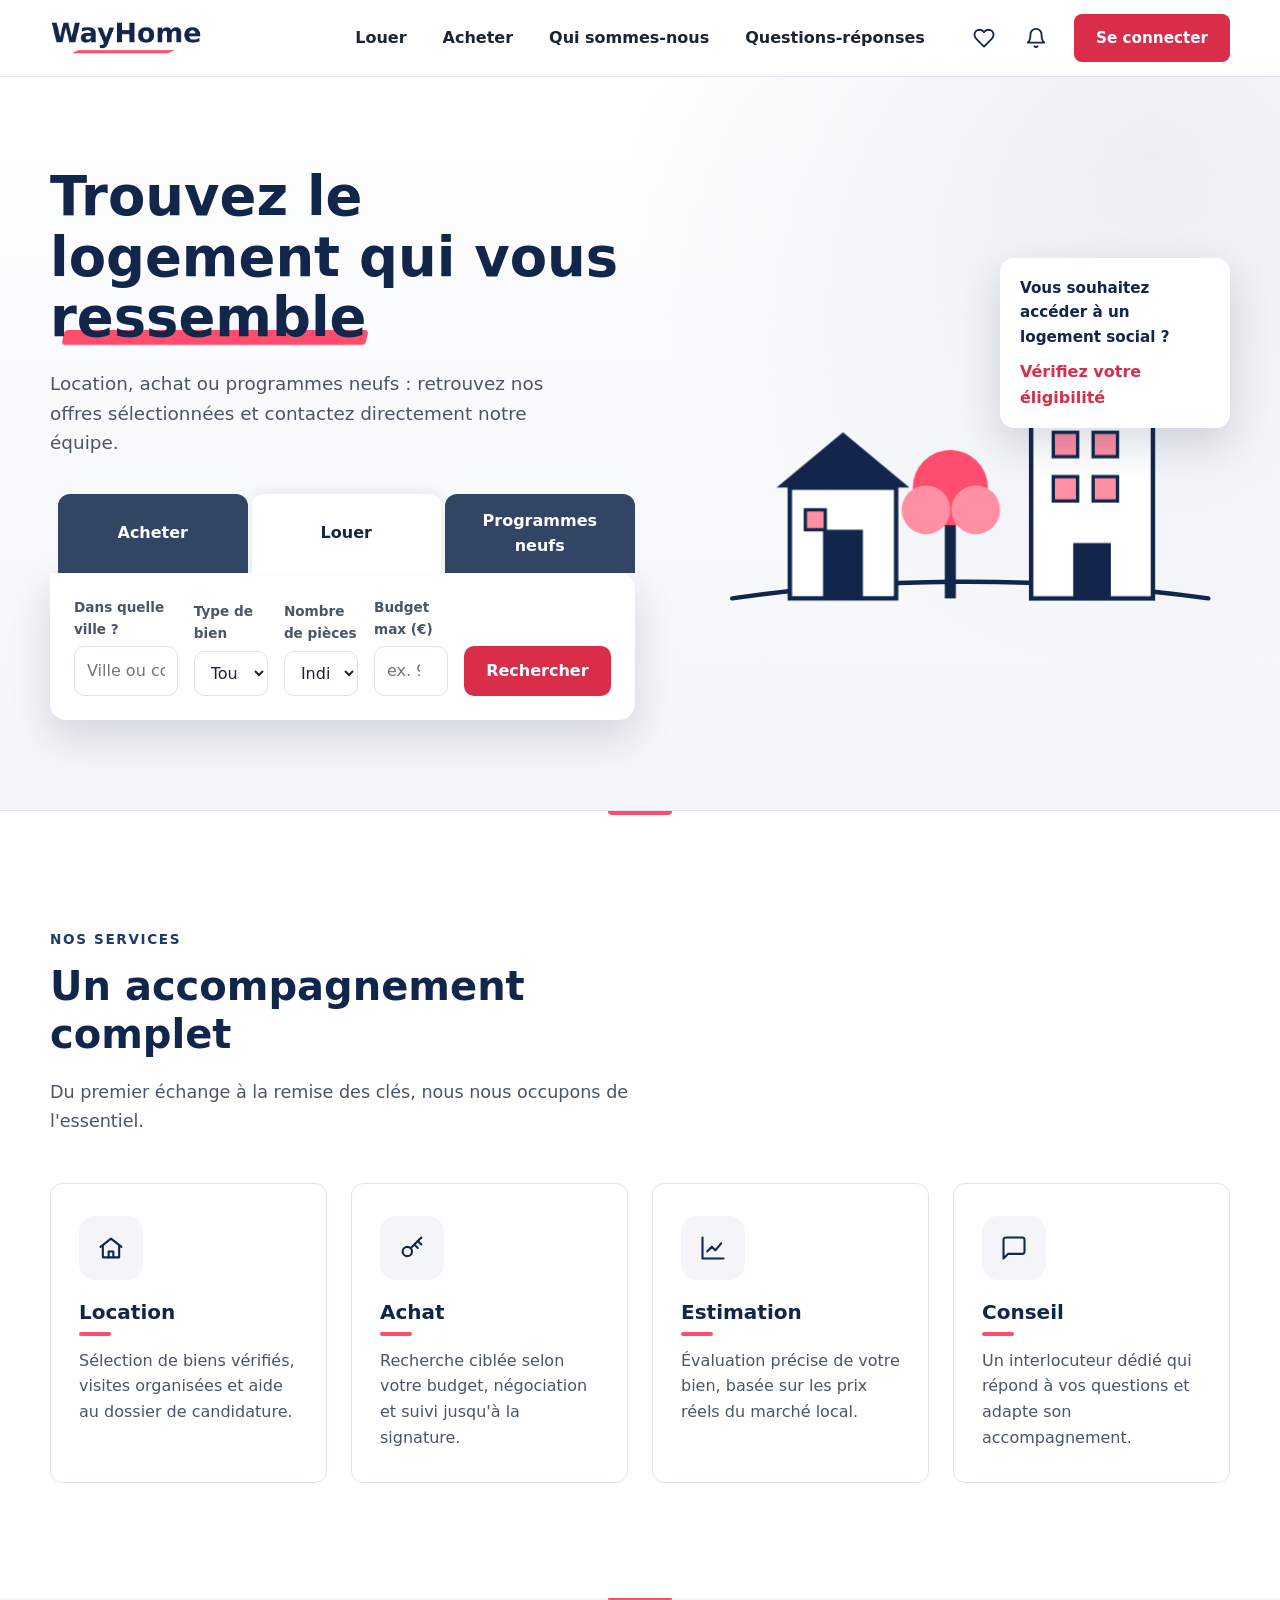
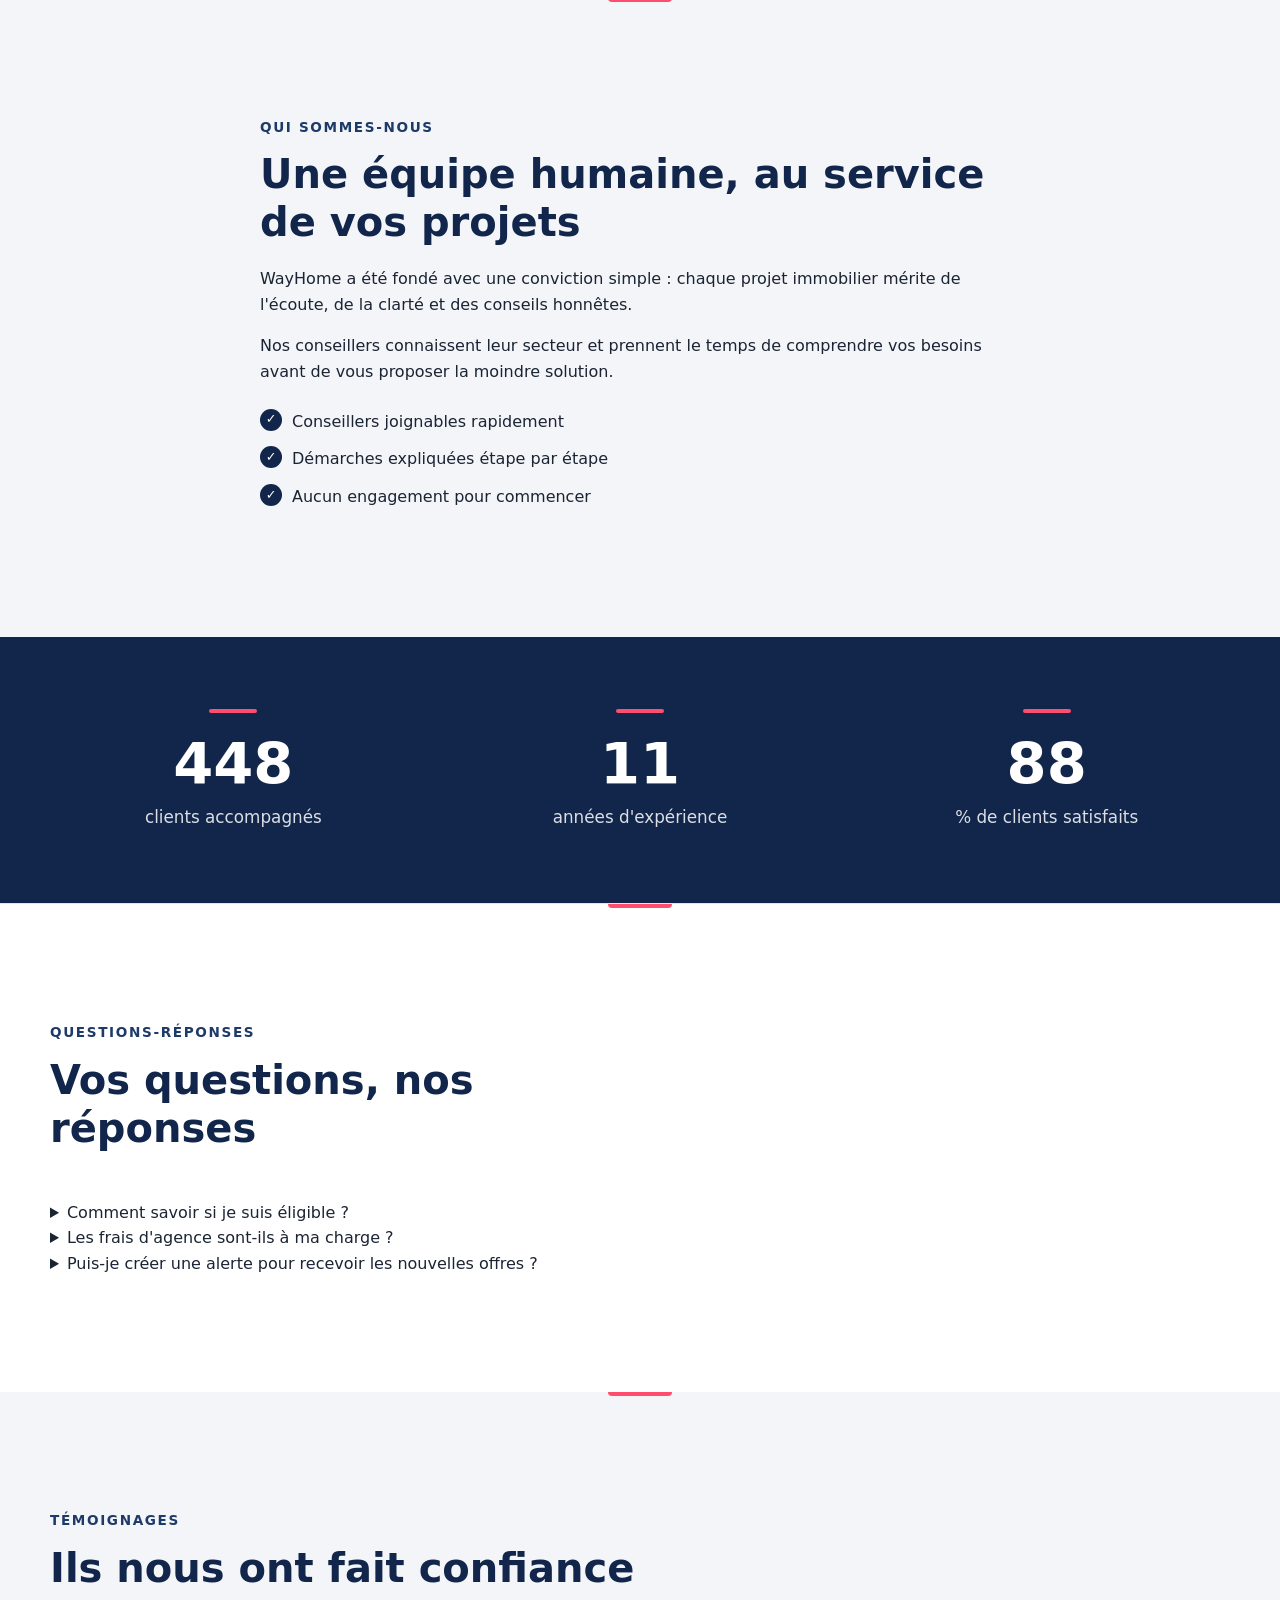
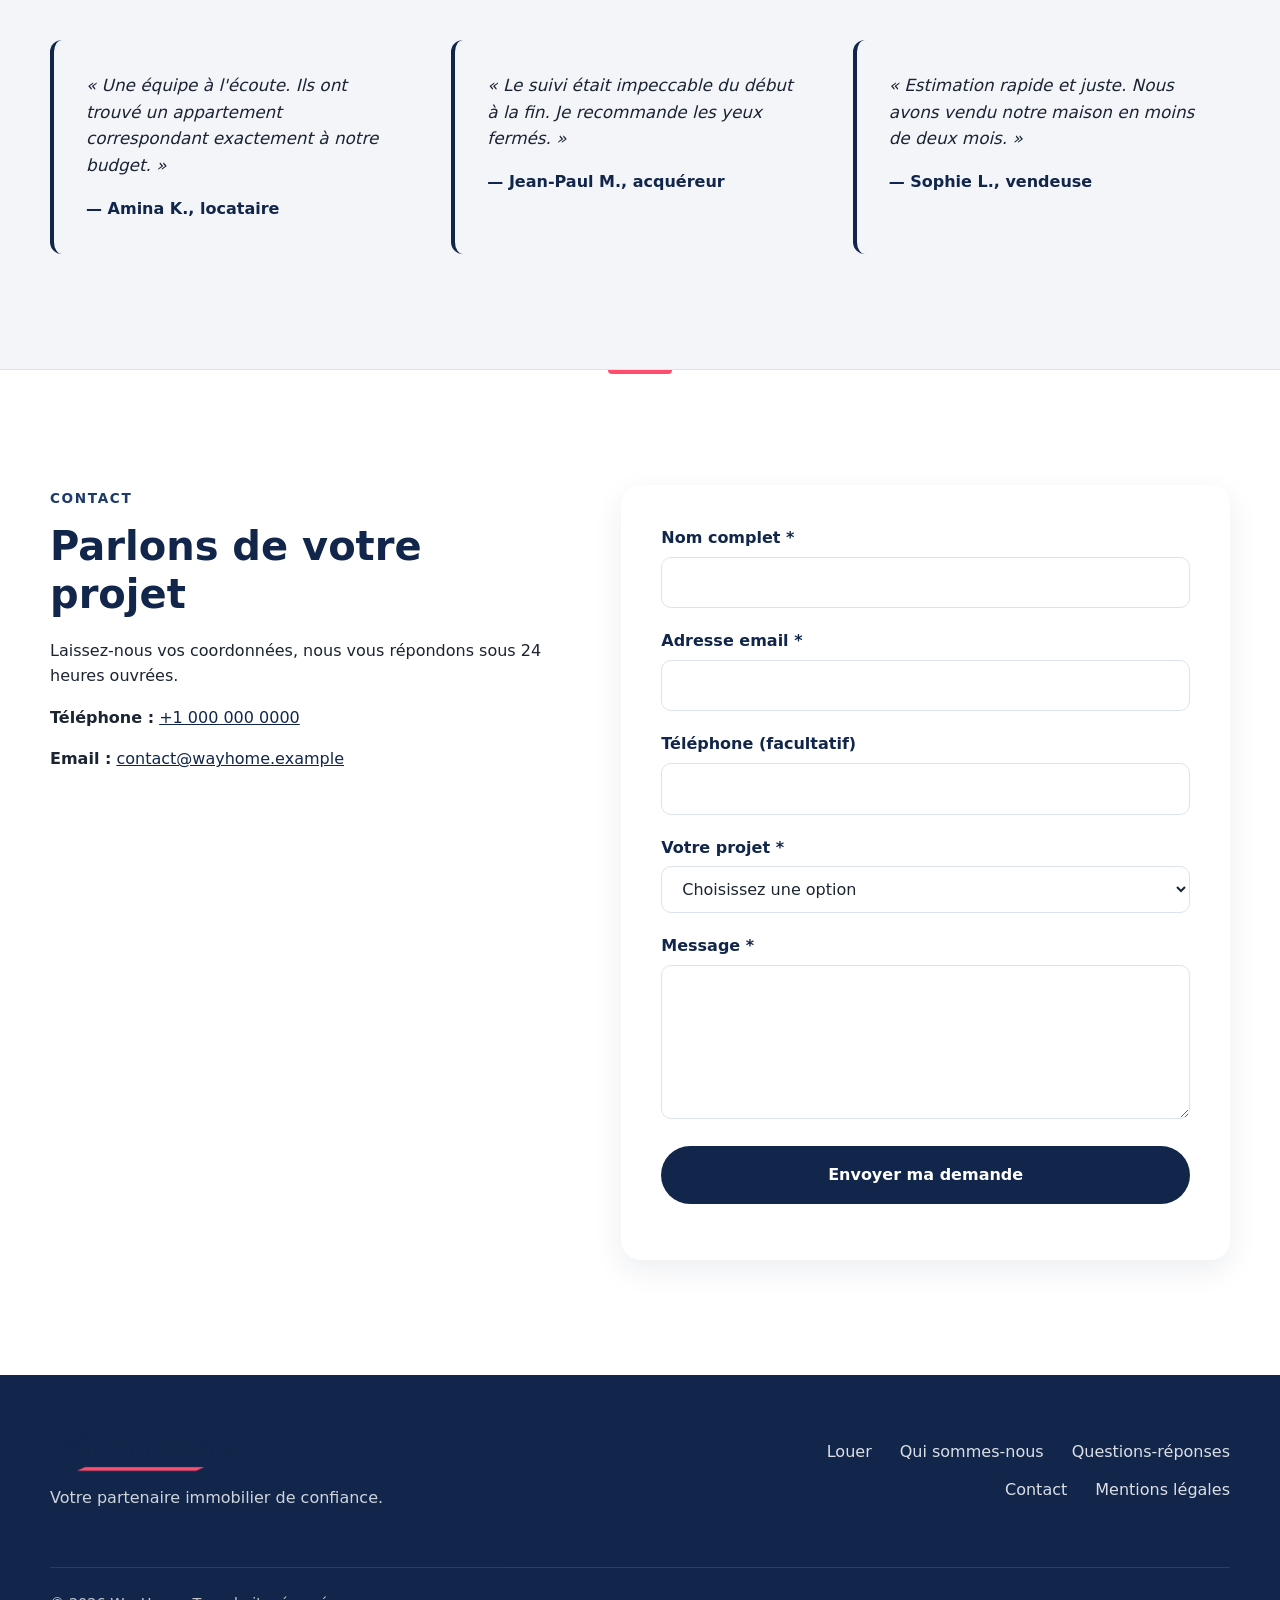
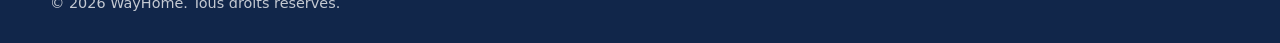
==== index.html @ 900ce2f6 "Premier envoi du site WayHome" ====
<!DOCTYPE html>
<html lang="fr">
<head>
  <!-- Métadonnées de base : encodage, responsive, description SEO -->
  <meta charset="UTF-8">
  <meta name="viewport" content="width=device-width, initial-scale=1.0">
  <meta name="description" content="WayHome : location, achat et programmes neufs. Trouvez le logement qui vous correspond et contactez notre équipe.">
  <title>WayHome | Trouvez le logement qui vous ressemble</title>

  <!-- Feuilles de style : base, puis page d'accueil -->
  <link rel="stylesheet" href="css/style.css">
  <link rel="stylesheet" href="css/hero.css">
  <link rel="icon" href="assets/logo.png" type="image/png">
</head>
<body>

  <!-- Lien d'évitement : accès direct au contenu au clavier -->
  <a class="skip-link" href="#contenu">Aller au contenu principal</a>

  <!-- ===================== HEADER ===================== -->
  <header class="site-header" id="haut">
    <div class="container header-inner">

      <!-- Logo à gauche -->
      <a href="#haut" class="logo" aria-label="WayHome, retour en haut de la page">
        <img src="assets/logo.png" alt="Logo WayHome" width="150" height="34">
      </a>

      <!-- Menu centré -->
      <nav class="main-nav" id="menu-principal" aria-label="Navigation principale">
        <ul>
          <li><a href="#recherche">Louer</a></li>
          <li><a href="#recherche">Acheter</a></li>
          <li><a href="#a-propos">Qui sommes-nous</a></li>
          <li><a href="#questions">Questions-réponses</a></li>
        </ul>
      </nav>

      <!-- Actions à droite : favoris, alertes, connexion -->
      <div class="header-actions">
        <a href="#contact" class="icone-action" aria-label="Mes favoris">
          <svg width="22" height="22" viewBox="0 0 24 24" fill="none" stroke="currentColor" stroke-width="2" stroke-linecap="round" stroke-linejoin="round" aria-hidden="true">
            <path d="M20.8 4.6a5.5 5.5 0 0 0-7.8 0L12 5.7l-1-1.1a5.5 5.5 0 0 0-7.8 7.8l1 1.1L12 21.3l7.8-7.8 1-1.1a5.5 5.5 0 0 0 0-7.8z"/>
          </svg>
        </a>
        <a href="#contact" class="icone-action" aria-label="Mes alertes">
          <svg width="22" height="22" viewBox="0 0 24 24" fill="none" stroke="currentColor" stroke-width="2" stroke-linecap="round" stroke-linejoin="round" aria-hidden="true">
            <path d="M18 8a6 6 0 0 0-12 0c0 7-3 9-3 9h18s-3-2-3-9"/>
            <path d="M13.7 21a2 2 0 0 1-3.4 0"/>
          </svg>
        </a>
        <a href="#contact" class="btn btn-accent btn-small">Se connecter</a>
      </div>

      <!-- Bouton hamburger (mobile uniquement) -->
      <button class="menu-toggle" type="button" aria-expanded="false" aria-controls="menu-principal">
        <span class="sr-only">Ouvrir le menu</span>
        <span class="burger" aria-hidden="true"></span>
      </button>
    </div>
  </header>

  <main id="contenu">

    <!-- ===================== HERO ===================== -->
    <section class="accueil" aria-labelledby="titre-hero">
      <div class="container accueil-grille">

        <!-- Colonne gauche : titre, texte et recherche -->
        <div class="accueil-texte reveal">
          <h1 id="titre-hero">
            Trouvez le logement qui vous <span class="souligne">ressemble</span>
          </h1>
          <p class="accueil-lead">
            Location, achat ou programmes neufs : retrouvez nos offres sélectionnées
            et contactez directement notre équipe.
          </p>

          <!-- Bloc de recherche à onglets -->
          <div class="recherche" id="recherche">
            <div class="onglets" role="tablist" aria-label="Type de projet">
              <button type="button" role="tab" id="onglet-acheter" class="onglet"
                      aria-selected="false" aria-controls="panneau-recherche" tabindex="-1" data-type="achat">
                Acheter
              </button>
              <button type="button" role="tab" id="onglet-louer" class="onglet"
                      aria-selected="true" aria-controls="panneau-recherche" tabindex="0" data-type="location">
                Louer
              </button>
              <button type="button" role="tab" id="onglet-neuf" class="onglet"
                      aria-selected="false" aria-controls="panneau-recherche" tabindex="-1" data-type="neuf">
                Programmes neufs
              </button>
            </div>

            <form class="recherche-panneau" id="panneau-recherche" role="tabpanel" aria-labelledby="onglet-louer">
              <div class="champ champ-ville">
                <label for="ville">Dans quelle ville ?</label>
                <input type="text" id="ville" name="ville" placeholder="Ville ou code postal" autocomplete="address-level2">
              </div>

              <div class="champ">
                <label for="type-bien">Type de bien</label>
                <select id="type-bien" name="type-bien">
                  <option value="">Tous</option>
                  <option value="appartement">Appartement</option>
                  <option value="maison">Maison</option>
                </select>
              </div>

              <div class="champ">
                <label for="pieces">Nombre de pièces</label>
                <select id="pieces" name="pieces">
                  <option value="">Indifférent</option>
                  <option value="1">1 pièce</option>
                  <option value="2">2 pièces</option>
                  <option value="3">3 pièces</option>
                  <option value="4">4 pièces et plus</option>
                </select>
              </div>

              <div class="champ">
                <label for="budget">Budget max (€)</label>
                <input type="number" id="budget" name="budget" min="0" step="1000" placeholder="ex. 900">
              </div>

              <button type="submit" class="btn-recherche">Rechercher</button>
            </form>
          </div>
        </div>

        <!-- Colonne droite : illustration et encart d'éligibilité -->
        <div class="accueil-visuel reveal">
          <!-- Illustration vectorielle originale, décorative -->
          <svg class="illustration" viewBox="0 0 480 380" role="img" aria-hidden="true" focusable="false">
            <!-- Soleil -->
            <circle cx="390" cy="70" r="34" class="ill-accent" />
            <!-- Sol -->
            <path d="M30 330 Q240 300 460 330" class="ill-trait" fill="none" />
            <!-- Maison basse -->
            <g class="ill-maison">
              <path d="M70 230 L130 180 L190 230 Z" class="ill-toit" />
              <rect x="82" y="230" width="96" height="100" class="ill-mur" />
              <rect x="112" y="268" width="36" height="62" class="ill-porte" />
              <rect x="96" y="250" width="18" height="18" class="ill-fenetre" />
            </g>
            <!-- Arbre -->
            <g class="ill-arbre">
              <rect x="222" y="260" width="10" height="70" class="ill-tronc" />
              <circle cx="227" cy="230" r="34" class="ill-accent" />
              <circle cx="205" cy="250" r="22" class="ill-accent-doux" />
              <circle cx="250" cy="250" r="22" class="ill-accent-doux" />
            </g>
            <!-- Immeuble -->
            <g class="ill-immeuble">
              <rect x="300" y="110" width="110" height="220" class="ill-mur" />
              <rect x="320" y="140" width="22" height="22" class="ill-fenetre" />
              <rect x="356" y="140" width="22" height="22" class="ill-fenetre" />
              <rect x="320" y="180" width="22" height="22" class="ill-fenetre" />
              <rect x="356" y="180" width="22" height="22" class="ill-fenetre" />
              <rect x="320" y="220" width="22" height="22" class="ill-fenetre" />
              <rect x="356" y="220" width="22" height="22" class="ill-fenetre" />
              <rect x="338" y="280" width="34" height="50" class="ill-porte" />
            </g>
          </svg>

          <!-- Encart d'éligibilité -->
          <aside class="encart-eligibilite" aria-labelledby="titre-eligibilite">
            <p id="titre-eligibilite" class="encart-titre">Vous souhaitez accéder à un logement social ?</p>
            <a href="#contact" class="encart-lien">Vérifiez votre éligibilité</a>
          </aside>
        </div>
      </div>
    </section>

    <!-- ===================== SERVICES ===================== -->
    <section id="services" class="section" aria-labelledby="titre-services">
      <div class="container">
        <header class="section-head reveal">
          <p class="eyebrow">Nos services</p>
          <h2 id="titre-services">Un accompagnement complet</h2>
          <p>Du premier échange à la remise des clés, nous nous occupons de l'essentiel.</p>
        </header>

        <div class="cards">
          <article class="card reveal">
            <div class="card-icon" aria-hidden="true">
              <svg viewBox="0 0 24 24" fill="none" stroke="currentColor" stroke-width="1.8" stroke-linecap="round" stroke-linejoin="round"><path d="M3 11l9-7 9 7"/><path d="M5 10v10h14V10"/><path d="M10 20v-5h4v5"/></svg>
            </div>
            <h3>Location</h3>
            <p>Sélection de biens vérifiés, visites organisées et aide au dossier de candidature.</p>
          </article>
          <article class="card reveal">
            <div class="card-icon" aria-hidden="true">
              <svg viewBox="0 0 24 24" fill="none" stroke="currentColor" stroke-width="1.8" stroke-linecap="round" stroke-linejoin="round"><circle cx="8" cy="15" r="4"/><path d="M11 12l9-9"/><path d="M17 6l3 3"/><path d="M14 9l3 3"/></svg>
            </div>
            <h3>Achat</h3>
            <p>Recherche ciblée selon votre budget, négociation et suivi jusqu'à la signature.</p>
          </article>
          <article class="card reveal">
            <div class="card-icon" aria-hidden="true">
              <svg viewBox="0 0 24 24" fill="none" stroke="currentColor" stroke-width="1.8" stroke-linecap="round" stroke-linejoin="round"><path d="M3 3v18h18"/><path d="M7 15l4-4 3 3 5-6"/></svg>
            </div>
            <h3>Estimation</h3>
            <p>Évaluation précise de votre bien, basée sur les prix réels du marché local.</p>
          </article>
          <article class="card reveal">
            <div class="card-icon" aria-hidden="true">
              <svg viewBox="0 0 24 24" fill="none" stroke="currentColor" stroke-width="1.8" stroke-linecap="round" stroke-linejoin="round"><path d="M21 15a2 2 0 0 1-2 2H7l-4 4V5a2 2 0 0 1 2-2h14a2 2 0 0 1 2 2z"/></svg>
            </div>
            <h3>Conseil</h3>
            <p>Un interlocuteur dédié qui répond à vos questions et adapte son accompagnement.</p>
          </article>
        </div>
      </div>
    </section>

    <!-- ===================== À PROPOS ===================== -->
    <section id="a-propos" class="section section-alt" aria-labelledby="titre-apropos">
      <div class="container about">
        <div class="about-text reveal">
          <p class="eyebrow">Qui sommes-nous</p>
          <h2 id="titre-apropos">Une équipe humaine, au service de vos projets</h2>
          <p>
            WayHome a été fondé avec une conviction simple : chaque projet immobilier mérite
            de l'écoute, de la clarté et des conseils honnêtes.
          </p>
          <p>
            Nos conseillers connaissent leur secteur et prennent le temps de comprendre vos
            besoins avant de vous proposer la moindre solution.
          </p>
          <ul class="checklist">
            <li>Conseillers joignables rapidement</li>
            <li>Démarches expliquées étape par étape</li>
            <li>Aucun engagement pour commencer</li>
          </ul>
        </div>
      </div>
    </section>

    <!-- ===================== CHIFFRES CLÉS ===================== -->
    <section class="chiffres" aria-labelledby="titre-chiffres">
      <div class="container">
        <h2 id="titre-chiffres" class="sr-only">Nos chiffres clés</h2>
        <div class="chiffres-grille">
          <div class="chiffre reveal">
            <span class="stat-number" data-target="500">0</span>
            <span class="stat-label">clients accompagnés</span>
          </div>
          <div class="chiffre reveal">
            <span class="stat-number" data-target="12">0</span>
            <span class="stat-label">années d'expérience</span>
          </div>
          <div class="chiffre reveal">
            <span class="stat-number" data-target="98">0</span>
            <span class="stat-label">% de clients satisfaits</span>
          </div>
        </div>
      </div>
    </section>

    <!-- ===================== QUESTIONS-RÉPONSES ===================== -->
    <section id="questions" class="section" aria-labelledby="titre-faq">
      <div class="container faq">
        <header class="section-head reveal">
          <p class="eyebrow">Questions-réponses</p>
          <h2 id="titre-faq">Vos questions, nos réponses</h2>
        </header>
        <details class="faq-item reveal">
          <summary>Comment savoir si je suis éligible ?</summary>
          <p>Utilisez le lien « Vérifiez votre éligibilité » ou contactez-nous : nous vous indiquerons les conditions à remplir.</p>
        </details>
        <details class="faq-item reveal">
          <summary>Les frais d'agence sont-ils à ma charge ?</summary>
          <p>Cela dépend du type de bien et de la transaction. Nous vous communiquons les montants avant tout engagement.</p>
        </details>
        <details class="faq-item reveal">
          <summary>Puis-je créer une alerte pour recevoir les nouvelles offres ?</summary>
          <p>Oui. Indiquez vos critères dans le formulaire de contact et nous vous tiendrons informé.</p>
        </details>
      </div>
    </section>

    <!-- ===================== TÉMOIGNAGES ===================== -->
    <section id="temoignages" class="section section-alt" aria-labelledby="titre-temoignages">
      <div class="container">
        <header class="section-head reveal">
          <p class="eyebrow">Témoignages</p>
          <h2 id="titre-temoignages">Ils nous ont fait confiance</h2>
        </header>

        <div class="testimonials">
          <blockquote class="testimonial reveal">
            <p>« Une équipe à l'écoute. Ils ont trouvé un appartement correspondant exactement à notre budget. »</p>
            <footer>— Amina K., locataire</footer>
          </blockquote>
          <blockquote class="testimonial reveal">
            <p>« Le suivi était impeccable du début à la fin. Je recommande les yeux fermés. »</p>
            <footer>— Jean-Paul M., acquéreur</footer>
          </blockquote>
          <blockquote class="testimonial reveal">
            <p>« Estimation rapide et juste. Nous avons vendu notre maison en moins de deux mois. »</p>
            <footer>— Sophie L., vendeuse</footer>
          </blockquote>
        </div>
      </div>
    </section>

    <!-- ===================== CONTACT ===================== -->
    <section id="contact" class="section" aria-labelledby="titre-contact">
      <div class="container contact">
        <div class="contact-text reveal">
          <p class="eyebrow">Contact</p>
          <h2 id="titre-contact">Parlons de votre projet</h2>
          <p>Laissez-nous vos coordonnées, nous vous répondons sous 24 heures ouvrées.</p>
          <p><strong>Téléphone :</strong> <a href="tel:+10000000000">+1 000 000 0000</a></p>
          <p><strong>Email :</strong> <a href="mailto:contact@wayhome.example">contact@wayhome.example</a></p>
        </div>

        <!-- Formulaire avec validation côté client (js/main.js) -->
        <form class="contact-form reveal" id="formulaire-contact" novalidate>
          <div class="field">
            <label for="nom">Nom complet <span aria-hidden="true">*</span></label>
            <input type="text" id="nom" name="nom" autocomplete="name" required minlength="2" aria-describedby="erreur-nom">
            <p class="error" id="erreur-nom" role="alert"></p>
          </div>

          <div class="field">
            <label for="email">Adresse email <span aria-hidden="true">*</span></label>
            <input type="email" id="email" name="email" autocomplete="email" required aria-describedby="erreur-email">
            <p class="error" id="erreur-email" role="alert"></p>
          </div>

          <div class="field">
            <label for="telephone">Téléphone (facultatif)</label>
            <input type="tel" id="telephone" name="telephone" autocomplete="tel" aria-describedby="erreur-telephone">
            <p class="error" id="erreur-telephone" role="alert"></p>
          </div>

          <div class="field">
            <label for="sujet">Votre projet <span aria-hidden="true">*</span></label>
            <select id="sujet" name="sujet" required aria-describedby="erreur-sujet">
              <option value="">Choisissez une option</option>
              <option value="location">Location</option>
              <option value="achat">Achat</option>
              <option value="estimation">Estimation</option>
              <option value="autre">Autre demande</option>
            </select>
            <p class="error" id="erreur-sujet" role="alert"></p>
          </div>

          <div class="field">
            <label for="message">Message <span aria-hidden="true">*</span></label>
            <textarea id="message" name="message" rows="5" required minlength="10" aria-describedby="erreur-message"></textarea>
            <p class="error" id="erreur-message" role="alert"></p>
          </div>

          <button type="submit" class="btn btn-primary btn-block">Envoyer ma demande</button>
          <p class="form-status" id="statut-formulaire" role="status" aria-live="polite"></p>
        </form>
      </div>
    </section>

  </main>

  <!-- ===================== FOOTER ===================== -->
  <footer class="site-footer">
    <div class="container footer-inner">
      <div class="footer-brand">
        <img src="assets/logo.png" alt="Logo WayHome" width="130" height="29" loading="lazy">
        <p>Votre partenaire immobilier de confiance.</p>
      </div>

      <nav aria-label="Liens du pied de page">
        <ul class="footer-links">
          <li><a href="#recherche">Louer</a></li>
          <li><a href="#a-propos">Qui sommes-nous</a></li>
          <li><a href="#questions">Questions-réponses</a></li>
          <li><a href="#contact">Contact</a></li>
          <li><a href="#">Mentions légales</a></li>
        </ul>
      </nav>

      <p class="copyright">&copy; <span id="annee"></span> WayHome. Tous droits réservés.</p>
    </div>
  </footer>

  <!-- Scripts en fin de body, avec defer -->
  <script src="js/main.js" defer></script>
  <script src="js/search.js" defer></script>
</body>
</html>
---- css/style.css ----
/* =========================================================
   WayHome : feuille de style principale
   Palette reprise de la page de référence : navy #11264A et blanc
   ========================================================= */

/* ---------- 1. Variables (couleurs, typographie, espacements) ---------- */
:root {
  --couleur-principale: #11264A;      /* navy de référence */
  --couleur-principale-claire: #1d3a68;
  --couleur-fond: #FFFFFF;
  --couleur-fond-alt: #F3F5F9;        /* gris bleuté très léger pour alterner les sections */
  --couleur-texte: #1B2433;
  --couleur-texte-doux: #4A5568;      /* contraste AA sur fond blanc */
  --couleur-bordure: #DDE3EC;
  --couleur-erreur: #B42318;

  --police: system-ui, -apple-system, "Segoe UI", Roboto, "Helvetica Neue", Arial, sans-serif;

  --rayon: 12px;
  --ombre: 0 10px 30px rgba(17, 38, 74, 0.08);
  --ombre-forte: 0 16px 40px rgba(17, 38, 74, 0.16);
  --transition: 0.35s cubic-bezier(0.22, 0.61, 0.36, 1);

  --espace-section: clamp(64px, 9vw, 120px);
  --largeur-max: 1180px;
  --hauteur-header: 76px;
}

/* ---------- 2. Base ---------- */
*,
*::before,
*::after {
  box-sizing: border-box;
}

html {
  scroll-behavior: smooth;
  scroll-padding-top: var(--hauteur-header); /* évite que le header cache les titres */
}

body {
  margin: 0;
  font-family: var(--police);
  font-size: 1rem;
  line-height: 1.6;
  color: var(--couleur-texte);
  background: var(--couleur-fond);
}

img {
  max-width: 100%;
  height: auto;
  display: block;
}

a {
  color: var(--couleur-principale);
}

h1, h2, h3 {
  line-height: 1.2;
  color: var(--couleur-principale);
  margin: 0 0 0.5em;
}

h1 { font-size: clamp(2.2rem, 5vw, 3.6rem); font-weight: 800; }
h2 { font-size: clamp(1.8rem, 3.5vw, 2.5rem); font-weight: 700; }
h3 { font-size: 1.25rem; font-weight: 700; }

p {
  margin: 0 0 1em;
}

/* Lien d'évitement : caché sauf au focus clavier */
.skip-link {
  position: absolute;
  left: 16px;
  top: -100px;
  z-index: 1000;
  background: var(--couleur-principale);
  color: #fff;
  padding: 10px 16px;
  border-radius: 8px;
  transition: top var(--transition);
}

.skip-link:focus {
  top: 16px;
}

/* Visible uniquement pour les lecteurs d'écran */
.sr-only {
  position: absolute;
  width: 1px;
  height: 1px;
  padding: 0;
  margin: -1px;
  overflow: hidden;
  clip: rect(0, 0, 0, 0);
  white-space: nowrap;
  border: 0;
}

/* Focus visible pour la navigation au clavier */
:focus-visible {
  outline: 3px solid #5B8DEF;
  outline-offset: 3px;
  border-radius: 4px;
}

.container {
  width: min(100% - 40px, var(--largeur-max));
  margin-inline: auto;
}

.section {
  padding-block: var(--espace-section);
}

.section-alt {
  background: var(--couleur-fond-alt);
}

.section-head {
  max-width: 640px;
  margin-bottom: 48px;
}

.section-head p:last-child {
  color: var(--couleur-texte-doux);
  font-size: 1.1rem;
}

.eyebrow {
  display: inline-block;
  font-size: 0.85rem;
  font-weight: 700;
  letter-spacing: 0.12em;
  text-transform: uppercase;
  color: var(--couleur-principale-claire);
  margin-bottom: 12px;
}

/* ---------- 3. Boutons ---------- */
.btn {
  display: inline-flex;
  align-items: center;
  justify-content: center;
  gap: 8px;
  padding: 14px 28px;
  font: inherit;
  font-weight: 600;
  text-decoration: none;
  border-radius: 999px;
  border: 2px solid transparent;
  cursor: pointer;
  transition: transform var(--transition), box-shadow var(--transition),
              background-color var(--transition), color var(--transition);
}

.btn:hover {
  transform: translateY(-3px);
  box-shadow: var(--ombre-forte);
}

.btn:active {
  transform: translateY(-1px);
}

.btn-primary {
  background: var(--couleur-principale);
  color: #fff;
}

.btn-primary:hover {
  background: var(--couleur-principale-claire);
}

.btn-outline {
  background: transparent;
  color: var(--couleur-principale);
  border-color: var(--couleur-principale);
}

.btn-outline:hover {
  background: var(--couleur-principale);
  color: #fff;
}

.btn-small {
  padding: 10px 20px;
  font-size: 0.95rem;
}

.btn-block {
  width: 100%;
}

/* ---------- 4. Header ---------- */
.site-header {
  position: sticky;
  top: 0;
  z-index: 100;
  background: rgba(255, 255, 255, 0.92);
  backdrop-filter: blur(10px);
  border-bottom: 1px solid var(--couleur-bordure);
  transition: box-shadow var(--transition);
}

.site-header.is-scrolled {
  box-shadow: 0 6px 20px rgba(17, 38, 74, 0.08);
}

.header-inner {
  display: flex;
  align-items: center;
  justify-content: space-between;
  height: var(--hauteur-header);
}

.logo img {
  height: 44px;
  width: auto;
}

.main-nav ul {
  display: flex;
  gap: 28px;
  list-style: none;
  margin: 0;
  padding: 0;
}

.main-nav a:not(.btn) {
  position: relative;
  text-decoration: none;
  font-weight: 500;
  color: var(--couleur-texte);
  padding-block: 6px;
}

/* Soulignement animé au survol */
.main-nav a:not(.btn)::after {
  content: "";
  position: absolute;
  left: 0;
  bottom: 0;
  width: 100%;
  height: 2px;
  background: var(--couleur-principale);
  transform: scaleX(0);
  transform-origin: right;
  transition: transform var(--transition);
}

.main-nav a:not(.btn):hover::after,
.main-nav a:not(.btn):focus-visible::after {
  transform: scaleX(1);
  transform-origin: left;
}

.main-nav {
  display: flex;
  align-items: center;
  gap: 32px;
}

/* Bouton hamburger : masqué sur desktop */
.menu-toggle {
  display: none;
  width: 44px;
  height: 44px;
  background: none;
  border: 0;
  cursor: pointer;
  padding: 0;
}

.burger,
.burger::before,
.burger::after {
  display: block;
  width: 24px;
  height: 2px;
  background: var(--couleur-principale);
  border-radius: 2px;
  transition: transform var(--transition), background-color var(--transition);
  margin: 0 auto;
  position: relative;
}

.burger::before,
.burger::after {
  content: "";
  position: absolute;
  left: 0;
}

.burger::before { top: -7px; }
.burger::after { top: 7px; }

/* Croix quand le menu est ouvert */
.menu-toggle[aria-expanded="true"] .burger {
  background: transparent;
}

.menu-toggle[aria-expanded="true"] .burger::before {
  transform: translateY(7px) rotate(45deg);
}

.menu-toggle[aria-expanded="true"] .burger::after {
  transform: translateY(-7px) rotate(-45deg);
}

/* ---------- 5. Hero ---------- */
.hero {
  position: relative;
  overflow: hidden;
  padding-block: clamp(72px, 12vw, 140px);
  background:
    radial-gradient(circle at 85% 20%, rgba(17, 38, 74, 0.10), transparent 45%),
    linear-gradient(180deg, #ffffff 0%, var(--couleur-fond-alt) 100%);
}

.hero-inner {
  display: grid;
  grid-template-columns: 1.2fr 1fr;
  align-items: center;
  gap: 48px;
}

.hero-lead {
  font-size: 1.15rem;
  color: var(--couleur-texte-doux);
  max-width: 540px;
  margin-bottom: 32px;
}

.hero-actions {
  display: flex;
  flex-wrap: wrap;
  gap: 16px;
}

/* Carte décorative du hero */
.hero-card {
  background: var(--couleur-principale);
  color: #fff;
  border-radius: 20px;
  padding: 40px;
  box-shadow: var(--ombre-forte);
  animation: flottement 6s ease-in-out infinite;
  max-width: 360px;
  margin-left: auto;
}

.hero-card p {
  opacity: 0.75;
  margin-bottom: 4px;
}

.hero-card strong {
  font-size: 1.5rem;
  line-height: 1.3;
}

.hero-card-dot {
  display: inline-block;
  width: 10px;
  height: 10px;
  border-radius: 50%;
  background: #4ADE80;
  margin-bottom: 16px;
  box-shadow: 0 0 0 0 rgba(74, 222, 128, 0.6);
  animation: pulsation 2s infinite;
}

/* Indicateur de défilement */
.scroll-hint {
  position: absolute;
  left: 50%;
  bottom: 24px;
  width: 28px;
  height: 44px;
  border: 2px solid var(--couleur-principale);
  border-radius: 999px;
  transform: translateX(-50%);
  opacity: 0.6;
}

.scroll-hint span {
  display: block;
  width: 4px;
  height: 8px;
  margin: 8px auto 0;
  border-radius: 2px;
  background: var(--couleur-principale);
  animation: defilement 1.8s infinite;
}

/* ---------- 6. Cartes services ---------- */
.cards {
  display: grid;
  grid-template-columns: repeat(auto-fit, minmax(230px, 1fr));
  gap: 24px;
}

.card {
  background: #fff;
  border: 1px solid var(--couleur-bordure);
  border-radius: var(--rayon);
  padding: 32px 28px;
  transition: transform var(--transition), box-shadow var(--transition),
              border-color var(--transition);
}

.card:hover {
  transform: translateY(-8px);
  box-shadow: var(--ombre-forte);
  border-color: transparent;
}

.card-icon {
  font-size: 2rem;
  width: 64px;
  height: 64px;
  display: grid;
  place-items: center;
  border-radius: 16px;
  background: var(--couleur-fond-alt);
  margin-bottom: 20px;
  transition: transform var(--transition), background-color var(--transition);
}

.card:hover .card-icon {
  transform: scale(1.08) rotate(-4deg);
  background: var(--couleur-principale);
}

.card p {
  color: var(--couleur-texte-doux);
  margin: 0;
}

/* ---------- 7. À propos ---------- */
.about {
  display: grid;
  grid-template-columns: 1.3fr 1fr;
  gap: 64px;
  align-items: center;
}

.checklist {
  list-style: none;
  padding: 0;
  margin: 24px 0 0;
}

.checklist li {
  position: relative;
  padding-left: 32px;
  margin-bottom: 12px;
}

.checklist li::before {
  content: "✓";
  position: absolute;
  left: 0;
  top: 0;
  width: 22px;
  height: 22px;
  border-radius: 50%;
  background: var(--couleur-principale);
  color: #fff;
  font-size: 0.8rem;
  display: grid;
  place-items: center;
}

.stats {
  display: grid;
  gap: 20px;
}

.stat {
  background: #fff;
  border-radius: var(--rayon);
  padding: 28px 32px;
  box-shadow: var(--ombre);
  transition: transform var(--transition);
}

.stat:hover {
  transform: translateX(8px);
}

.stat-number {
  display: block;
  font-size: 2.6rem;
  font-weight: 800;
  color: var(--couleur-principale);
  line-height: 1.1;
}

.stat-label {
  color: var(--couleur-texte-doux);
}

/* ---------- 8. Témoignages ---------- */
.testimonials {
  display: grid;
  grid-template-columns: repeat(auto-fit, minmax(260px, 1fr));
  gap: 24px;
}

.testimonial {
  margin: 0;
  background: var(--couleur-fond-alt);
  border-left: 4px solid var(--couleur-principale);
  border-radius: var(--rayon);
  padding: 32px;
  transition: transform var(--transition), box-shadow var(--transition);
}

.testimonial:hover {
  transform: translateY(-4px);
  box-shadow: var(--ombre);
}

.testimonial p {
  font-size: 1.05rem;
  font-style: italic;
  color: var(--couleur-texte);
}

.testimonial footer {
  font-weight: 600;
  color: var(--couleur-principale);
}

/* ---------- 9. Contact & formulaire ---------- */
.contact {
  display: grid;
  grid-template-columns: 1fr 1.2fr;
  gap: 64px;
  align-items: start;
}

.contact-form {
  background: #fff;
  border-radius: 20px;
  padding: 40px;
  box-shadow: var(--ombre);
}

.field {
  margin-bottom: 20px;
}

.field label {
  display: block;
  font-weight: 600;
  margin-bottom: 6px;
  color: var(--couleur-principale);
}

.field input,
.field select,
.field textarea {
  width: 100%;
  font: inherit;
  padding: 12px 16px;
  border: 1.5px solid var(--couleur-bordure);
  border-radius: 10px;
  background: #fff;
  color: var(--couleur-texte);
  transition: border-color var(--transition), box-shadow var(--transition);
}

.field input:hover,
.field select:hover,
.field textarea:hover {
  border-color: #B5C0D0;
}

.field input:focus,
.field select:focus,
.field textarea:focus {
  outline: none;
  border-color: var(--couleur-principale);
  box-shadow: 0 0 0 4px rgba(17, 38, 74, 0.12);
}

.field textarea {
  resize: vertical;
}

/* États d'erreur et de succès */
.field.is-invalid input,
.field.is-invalid select,
.field.is-invalid textarea {
  border-color: var(--couleur-erreur);
}

.field.is-valid input,
.field.is-valid select,
.field.is-valid textarea {
  border-color: #15803D;
}

.error {
  min-height: 0;
  margin: 6px 0 0;
  font-size: 0.9rem;
  color: var(--couleur-erreur);
}

.error:empty {
  display: none;
}

.form-status {
  margin: 16px 0 0;
  font-weight: 600;
  text-align: center;
}

.form-status.is-success {
  color: #15803D;
}

.form-status.is-error {
  color: var(--couleur-erreur);
}

/* ---------- 10. Footer ---------- */
.site-footer {
  background: var(--couleur-principale);
  color: #fff;
  padding-block: 56px 28px;
}

.footer-inner {
  display: grid;
  grid-template-columns: 1.5fr 1fr;
  gap: 32px 48px;
  align-items: center;
}

.footer-brand p {
  opacity: 0.8;
  margin: 12px 0 0;
}

.footer-links {
  display: flex;
  flex-wrap: wrap;
  gap: 12px 28px;
  list-style: none;
  margin: 0;
  padding: 0;
  justify-content: flex-end;
}

.footer-links a {
  color: #fff;
  text-decoration: none;
  opacity: 0.85;
  transition: opacity var(--transition);
}

.footer-links a:hover,
.footer-links a:focus-visible {
  opacity: 1;
  text-decoration: underline;
}

.copyright {
  grid-column: 1 / -1;
  margin: 24px 0 0;
  padding-top: 24px;
  border-top: 1px solid rgba(255, 255, 255, 0.15);
  font-size: 0.9rem;
  opacity: 0.75;
}

/* Le logo doit rester lisible sur fond navy : version blanche recommandée */
.site-footer img {
  height: 42px;
  width: auto;
}

/* ---------- 11. Animations ---------- */

/* Apparition au scroll : fade-in + slide-up (activée par main.js) */
.reveal {
  opacity: 0;
  transform: translateY(32px);
  transition: opacity 0.8s ease, transform 0.8s cubic-bezier(0.22, 0.61, 0.36, 1);
}

.reveal.is-visible {
  opacity: 1;
  transform: none;
}

/* Décalage progressif des cartes et témoignages */
.cards .reveal:nth-child(2),
.testimonials .reveal:nth-child(2) { transition-delay: 0.1s; }
.cards .reveal:nth-child(3),
.testimonials .reveal:nth-child(3) { transition-delay: 0.2s; }
.cards .reveal:nth-child(4) { transition-delay: 0.3s; }

/* Animation d'entrée du hero (au chargement) */
.hero-text > * {
  animation: monter 0.9s cubic-bezier(0.22, 0.61, 0.36, 1) both;
}
.hero-text > :nth-child(2) { animation-delay: 0.1s; }
.hero-text > :nth-child(3) { animation-delay: 0.2s; }
.hero-text > :nth-child(4) { animation-delay: 0.3s; }

@keyframes monter {
  from { opacity: 0; transform: translateY(24px); }
  to   { opacity: 1; transform: none; }
}

@keyframes flottement {
  0%, 100% { transform: translateY(0); }
  50%      { transform: translateY(-12px); }
}

@keyframes pulsation {
  0%   { box-shadow: 0 0 0 0 rgba(74, 222, 128, 0.6); }
  70%  { box-shadow: 0 0 0 10px rgba(74, 222, 128, 0); }
  100% { box-shadow: 0 0 0 0 rgba(74, 222, 128, 0); }
}

@keyframes defilement {
  0%   { transform: translateY(0); opacity: 1; }
  100% { transform: translateY(14px); opacity: 0; }
}

/* ---------- 12. Responsive ---------- */

/* Tablette */
@media (max-width: 960px) {
  .hero-inner,
  .about,
  .contact,
  .footer-inner {
    grid-template-columns: 1fr;
  }

  .hero-card {
    margin: 0 auto;
  }

  .footer-links {
    justify-content: flex-start;
  }
}

/* Mobile : menu hamburger */
@media (max-width: 760px) {
  .menu-toggle {
    display: block;
    order: 2;
  }

  .logo {
    order: 1;
  }

  .main-nav {
    position: absolute;
    top: 100%;
    left: 0;
    right: 0;
    flex-direction: column;
    align-items: stretch;
    gap: 20px;
    padding: 24px 20px 32px;
    background: #fff;
    border-bottom: 1px solid var(--couleur-bordure);
    box-shadow: var(--ombre);
    transform: translateY(-12px);
    opacity: 0;
    visibility: hidden;
    transition: transform var(--transition), opacity var(--transition), visibility var(--transition);
  }

  .main-nav.is-open {
    transform: none;
    opacity: 1;
    visibility: visible;
  }

  .main-nav ul {
    flex-direction: column;
    gap: 16px;
  }

  .main-nav a:not(.btn) {
    font-size: 1.1rem;
  }

  .contact-form {
    padding: 28px 22px;
  }

  .stat {
    padding: 22px 24px;
  }
}

/* Petit mobile */
@media (max-width: 420px) {
  .hero-actions .btn {
    width: 100%;
  }
}

/* ---------- 13. Accessibilité : réduction des animations ---------- */
@media (prefers-reduced-motion: reduce) {
  html {
    scroll-behavior: auto;
  }

  *,
  *::before,
  *::after {
    animation-duration: 0.01ms !important;
    animation-iteration-count: 1 !important;
    transition-duration: 0.01ms !important;
    transition-delay: 0ms !important;
  }

  .reveal {
    opacity: 1;
    transform: none;
  }
}

/* ---------- Cartes de services : version améliorée ---------- */

/* Icône SVG en navy, qui devient blanche au survol */
.card-icon svg {
  width: 28px;
  height: 28px;
  color: var(--couleur-principale);
}

.card:hover .card-icon {
  color: #fff;
}

/* Bordure corail au survol */
.card:hover {
  border-color: var(--couleur-accent);
}

/* Petit trait corail sous le titre, comme l'accent du logo */
.card h3 {
  position: relative;
  padding-bottom: 12px;
  margin-bottom: 12px;
}

.card h3::after {
  content: "";
  position: absolute;
  left: 0;
  bottom: 0;
  width: 32px;
  height: 4px;
  border-radius: 2px;
  background: var(--couleur-accent);
  transition: width var(--transition);
}

.card:hover h3::after {
  width: 56px;
}

/* ---------- Bande de chiffres clés ---------- */

/* La section À propos n'a plus qu'une colonne */
.about {
  grid-template-columns: 1fr;
  max-width: 760px;
}

.chiffres {
  background: var(--couleur-principale);
  padding-block: 72px;
}

.chiffres-grille {
  display: grid;
  grid-template-columns: repeat(auto-fit, minmax(220px, 1fr));
  gap: 40px;
  text-align: center;
}

.chiffre {
  position: relative;
  padding-top: 24px;
}

/* Trait corail au-dessus de chaque chiffre */
.chiffre::before {
  content: "";
  position: absolute;
  top: 0;
  left: 50%;
  transform: translateX(-50%);
  width: 48px;
  height: 4px;
  border-radius: 2px;
  background: var(--couleur-accent);
}

.chiffres .stat-number {
  color: #fff;
  font-size: clamp(2.6rem, 5vw, 3.6rem);
}

.chiffres .stat-label {
  display: block;
  margin-top: 8px;
  color: rgba(255, 255, 255, 0.85);
  font-size: 1.05rem;
}

/* ---------- Séparateurs entre les sections ---------- */

/* Trait corail centré en haut de chaque section */
.section {
  position: relative;
}

.section::before {
  content: "";
  position: absolute;
  top: 0;
  left: 50%;
  transform: translateX(-50%);
  width: 64px;
  height: 4px;
  border-radius: 0 0 4px 4px;
  background: var(--couleur-accent);
}

/* Filet fin entre les sections à fond blanc */
.section:not(.section-alt) {
  border-top: 1px solid var(--couleur-bordure);
}
---- css/hero.css ----
/* =========================================================
   WayHome : styles de la page d'accueil
   À charger après css/style.css
   ========================================================= */

/* ---------- Variables complémentaires ---------- */
:root {
  /* Corail de la marque et sa version plus foncée, pour un contraste suffisant
     avec le texte blanc (AA) */
  --couleur-accent: #FF4D6D;
  --couleur-accent-fonce: #D92D4A;
  --couleur-accent-doux: #FF8FA3;
}

/* ---------- Header ---------- */
/* Le header est en grille : logo | menu centré | actions */
.header-inner {
  display: grid;
  grid-template-columns: 1fr auto 1fr;
  align-items: center;
  gap: 24px;
}

.logo {
  justify-self: start;
}

.logo img {
  height: 34px;
  width: auto;
}

.main-nav {
  justify-self: center;
}

.main-nav ul {
  gap: 36px;
}

.main-nav a:not(.btn) {
  font-size: 1rem;
  font-weight: 600;
}

.header-actions {
  justify-self: end;
  display: flex;
  align-items: center;
  gap: 8px;
}

/* Icônes favoris et alertes */
.icone-action {
  display: grid;
  place-items: center;
  width: 44px;
  height: 44px;
  border-radius: 50%;
  color: var(--couleur-principale);
  text-decoration: none;
  transition: background-color var(--transition), transform var(--transition);
}

.icone-action:hover {
  background: var(--couleur-fond-alt);
  transform: translateY(-2px);
}

/* Bouton « Se connecter » en corail */
.btn-accent {
  background: var(--couleur-accent-fonce);
  color: #fff;
  border-radius: 8px;
  margin-left: 8px;
}

.btn-accent:hover {
  background: #B82340;
  color: #fff;
}

/* ---------- Hero : deux colonnes ---------- */
.accueil {
  position: relative;
  overflow: hidden;
  padding-block: clamp(48px, 7vw, 96px);
  background:
    radial-gradient(circle at 90% 10%, rgba(17, 38, 74, 0.07), transparent 40%),
    linear-gradient(180deg, #ffffff 0%, var(--couleur-fond-alt) 100%);
}

.accueil-grille {
  display: grid;
  grid-template-columns: 1.1fr 1fr;
  align-items: center;
  gap: clamp(32px, 5vw, 72px);
}

.accueil h1 {
  font-size: clamp(2.2rem, 4.6vw, 3.4rem);
  font-weight: 800;
  line-height: 1.12;
  margin-bottom: 20px;
}

/* Trait corail sous un mot-clé, comme l'accent du logo */
.souligne {
  position: relative;
  display: inline-block;
  z-index: 0;
}

.souligne::after {
  content: "";
  position: absolute;
  left: 4%;
  right: 0;
  bottom: 0.08em;
  height: 0.28em;
  background: var(--couleur-accent);
  border-radius: 4px;
  z-index: -1;
  transform: skewX(-12deg);
  transform-origin: left;
  animation: tracer 1s 0.4s cubic-bezier(0.22, 0.61, 0.36, 1) both;
}

.accueil-lead {
  font-size: 1.15rem;
  color: var(--couleur-texte-doux);
  max-width: 520px;
  margin-bottom: 36px;
}

/* ---------- Bloc de recherche ---------- */
.recherche {
  max-width: 640px;
}

/* Onglets : bleu marine, onglet actif en blanc */
.onglets {
  display: flex;
  gap: 4px;
  padding-left: 8px;
}

.onglet {
  flex: 1 1 0;
  padding: 14px 16px;
  font: inherit;
  font-weight: 600;
  color: #fff;
  background: var(--couleur-principale);
  border: 0;
  border-radius: 12px 12px 0 0;
  cursor: pointer;
  opacity: 0.85;
  transition: background-color var(--transition), opacity var(--transition), color var(--transition);
}

.onglet:hover {
  opacity: 1;
}

.onglet[aria-selected="true"] {
  background: #fff;
  color: var(--couleur-principale);
  opacity: 1;
  box-shadow: 0 -4px 12px rgba(17, 38, 74, 0.06);
}

/* Panneau de recherche : carte blanche avec ombre douce */
.recherche-panneau {
  display: grid;
  grid-template-columns: 1.4fr 1fr 1fr 1fr auto;
  gap: 16px;
  align-items: end;
  background: #fff;
  padding: 24px;
  border-radius: 0 16px 16px 16px;
  box-shadow: var(--ombre-forte);
}

.recherche-panneau .champ {
  display: flex;
  flex-direction: column;
  gap: 6px;
  min-width: 0;
}

.recherche-panneau label {
  font-size: 0.85rem;
  font-weight: 600;
  color: var(--couleur-texte-doux);
}

.recherche-panneau input,
.recherche-panneau select {
  width: 100%;
  font: inherit;
  padding: 11px 12px;
  color: var(--couleur-texte);
  background: #fff;
  border: 1.5px solid var(--couleur-bordure);
  border-radius: 10px;
  transition: border-color var(--transition), box-shadow var(--transition);
}

.recherche-panneau input:focus,
.recherche-panneau select:focus {
  outline: none;
  border-color: var(--couleur-principale);
  box-shadow: 0 0 0 4px rgba(17, 38, 74, 0.12);
}

/* Bouton Rechercher en corail */
.btn-recherche {
  font: inherit;
  font-weight: 700;
  padding: 12px 22px;
  color: #fff;
  background: var(--couleur-accent-fonce);
  border: 0;
  border-radius: 10px;
  cursor: pointer;
  white-space: nowrap;
  transition: transform var(--transition), background-color var(--transition), box-shadow var(--transition);
}

.btn-recherche:hover {
  background: #B82340;
  transform: translateY(-2px);
  box-shadow: 0 10px 22px rgba(217, 45, 74, 0.3);
}

.btn-recherche:active {
  transform: translateY(0);
}

/* ---------- Colonne visuelle ---------- */
.accueil-visuel {
  position: relative;
}

.illustration {
  display: block;
  width: 100%;
  height: auto;
  animation: flottement 7s ease-in-out infinite;
}

/* Couleurs de l'illustration (classes sur les formes SVG) */
.ill-trait {
  stroke: var(--couleur-principale);
  stroke-width: 4;
  stroke-linecap: round;
}

.ill-mur {
  fill: #fff;
  stroke: var(--couleur-principale);
  stroke-width: 4;
}

.ill-toit {
  fill: var(--couleur-principale);
}

.ill-porte {
  fill: var(--couleur-principale);
}

.ill-fenetre {
  fill: var(--couleur-accent-doux);
  stroke: var(--couleur-principale);
  stroke-width: 3;
}

.ill-accent {
  fill: var(--couleur-accent);
}

.ill-accent-doux {
  fill: var(--couleur-accent-doux);
}

.ill-tronc {
  fill: var(--couleur-principale);
}

/* Les éléments de l'illustration apparaissent légèrement en décalé */
.ill-maison,
.ill-arbre,
.ill-immeuble {
  animation: monter 0.9s cubic-bezier(0.22, 0.61, 0.36, 1) both;
}
.ill-arbre { animation-delay: 0.15s; }
.ill-immeuble { animation-delay: 0.3s; }

/* Encart d'éligibilité, en superposition */
.encart-eligibilite {
  position: absolute;
  top: 6%;
  right: 0;
  max-width: 230px;
  padding: 18px 20px;
  background: #fff;
  border-radius: 14px;
  box-shadow: var(--ombre-forte);
  transition: transform var(--transition);
}

.encart-eligibilite:hover {
  transform: translateY(-4px);
}

.encart-titre {
  font-size: 0.95rem;
  font-weight: 700;
  color: var(--couleur-principale);
  margin-bottom: 10px;
}

.encart-lien {
  font-weight: 700;
  color: var(--couleur-accent-fonce);
  text-decoration: none;
  border-bottom: 2px solid transparent;
  transition: border-color var(--transition);
}

.encart-lien:hover,
.encart-lien:focus-visible {
  border-bottom-color: currentColor;
}

/* ---------- Animations spécifiques ---------- */
@keyframes tracer {
  from { transform: skewX(-12deg) scaleX(0); }
  to   { transform: skewX(-12deg) scaleX(1); }
}

/* ---------- Responsive ---------- */

/* Tablette : header plus compact, colonnes empilées */
@media (max-width: 1100px) {
  .header-inner {
    grid-template-columns: auto 1fr auto;
  }

  .main-nav ul {
    gap: 22px;
  }

  .main-nav a:not(.btn) {
    font-size: 0.95rem;
  }

  .recherche-panneau {
    grid-template-columns: 1fr 1fr;
  }

  .btn-recherche {
    grid-column: 1 / -1;
    width: 100%;
  }
}

@media (max-width: 960px) {
  .accueil-grille {
    grid-template-columns: 1fr;
  }

  .accueil-visuel {
    max-width: 520px;
    margin-inline: auto;
    width: 100%;
  }
}

/* Mobile : menu hamburger et formulaire en une colonne */
@media (max-width: 760px) {
  .header-inner {
    grid-template-columns: auto auto;
  }

  .header-actions {
    display: none;
  }

  .main-nav {
    justify-self: stretch;
  }

  .onglet {
    font-size: 0.9rem;
    padding: 12px 8px;
  }

  .recherche-panneau {
    grid-template-columns: 1fr;
    padding: 20px;
  }

  .encart-eligibilite {
    position: static;
    margin-top: 16px;
    max-width: none;
  }
}

/* Très petit écran */
@media (max-width: 420px) {
  .onglets {
    padding-left: 0;
  }
}
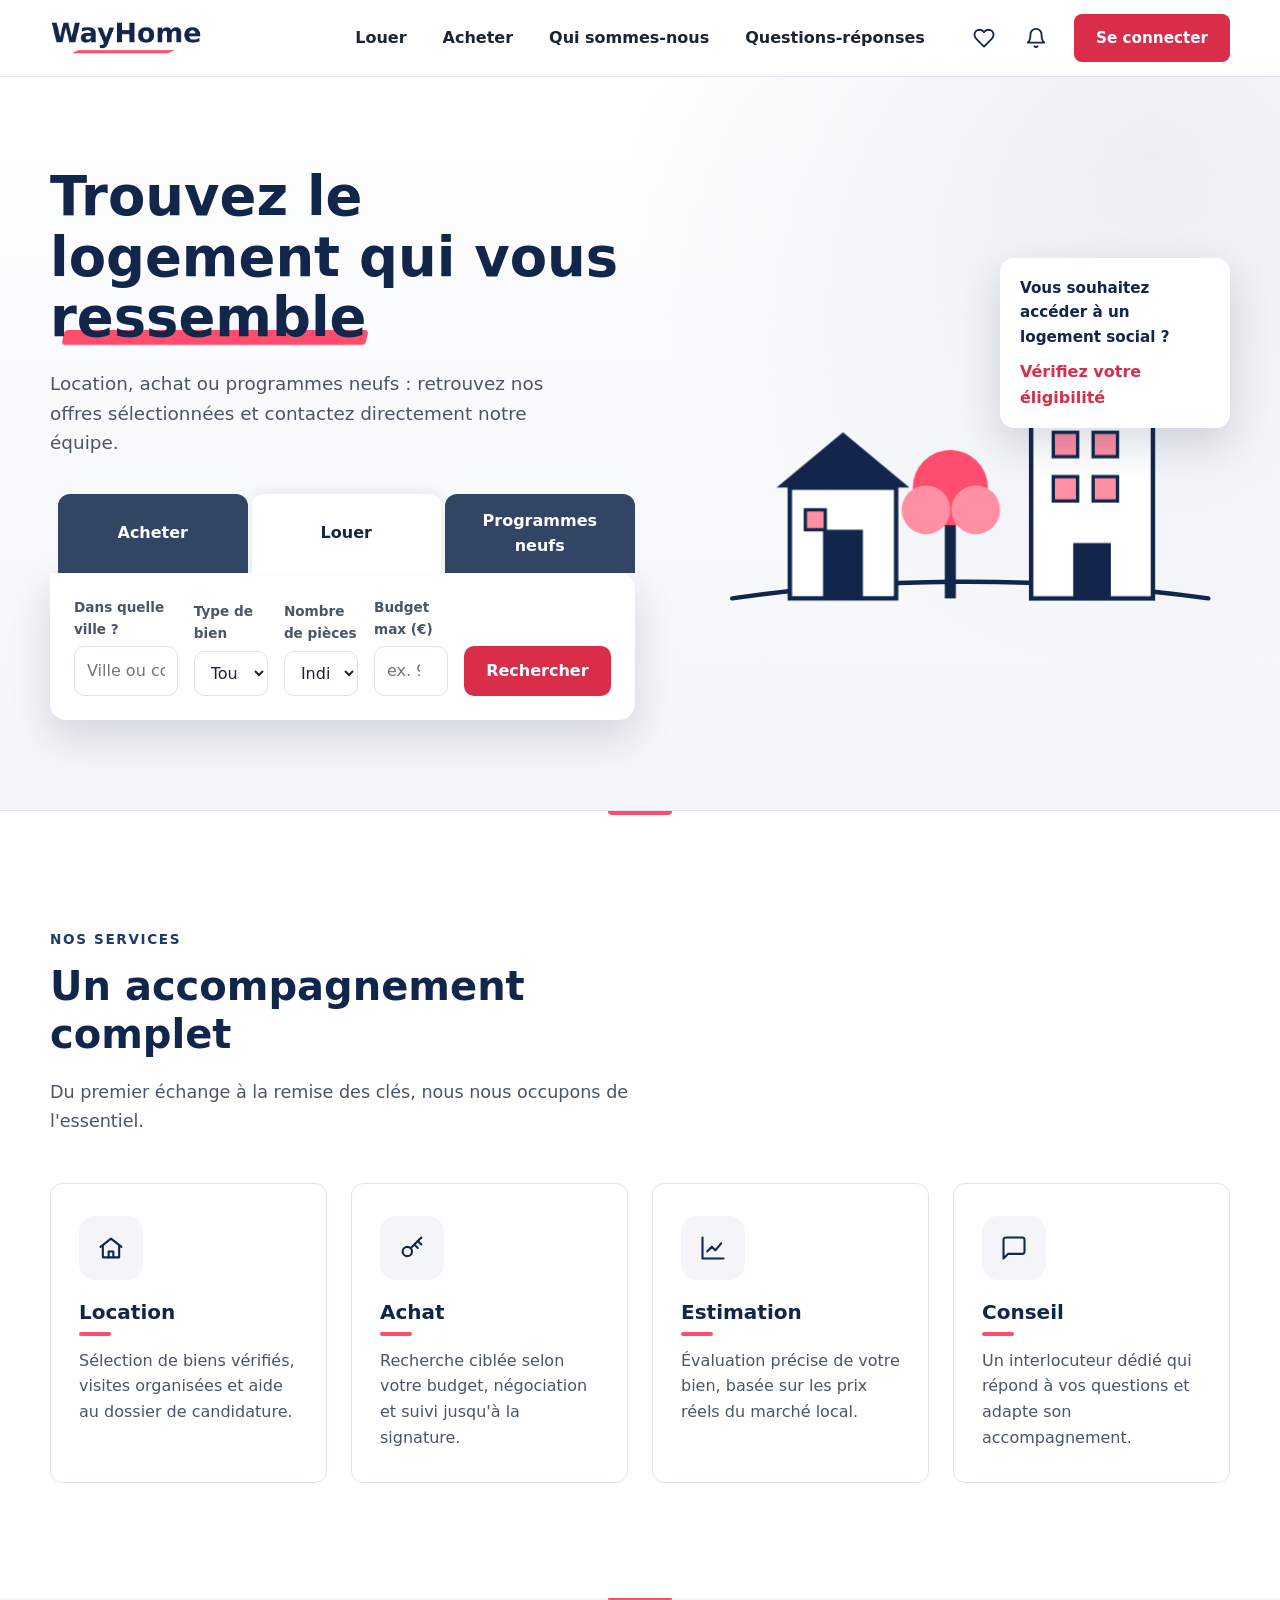
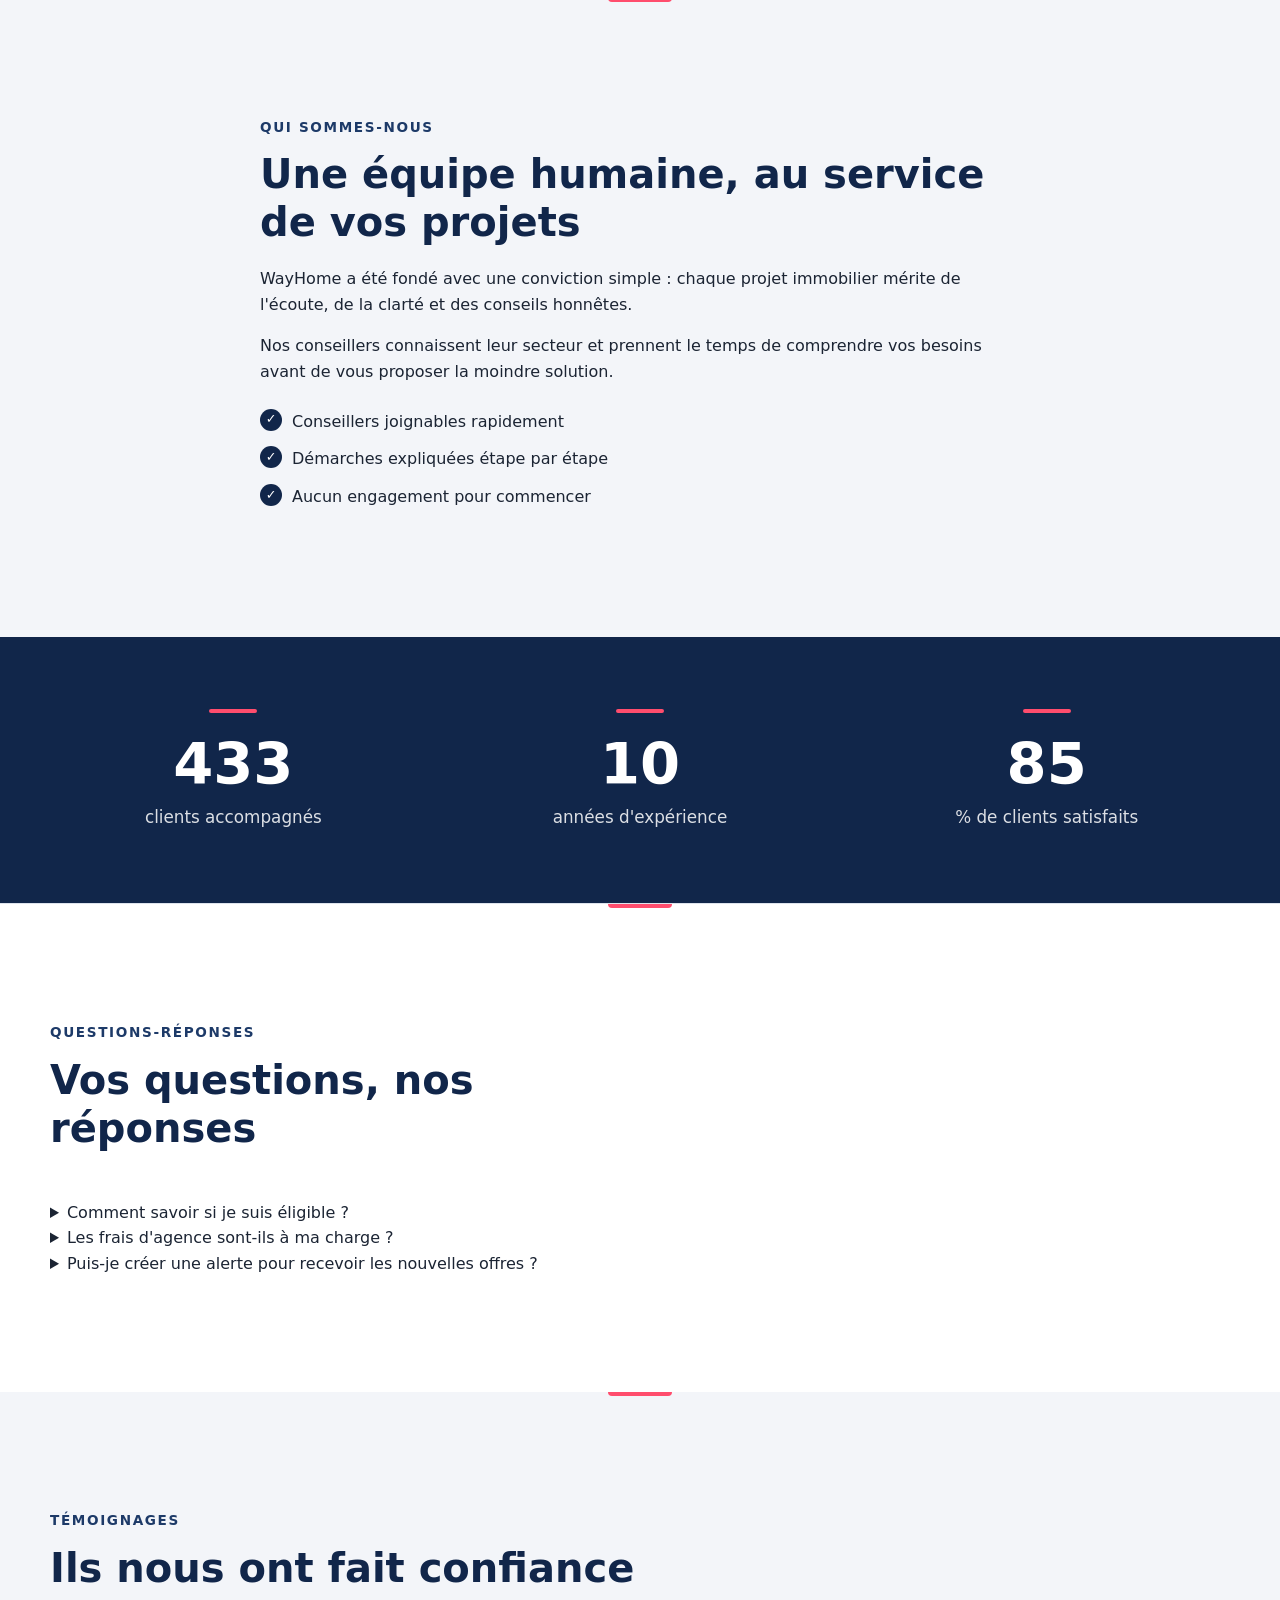
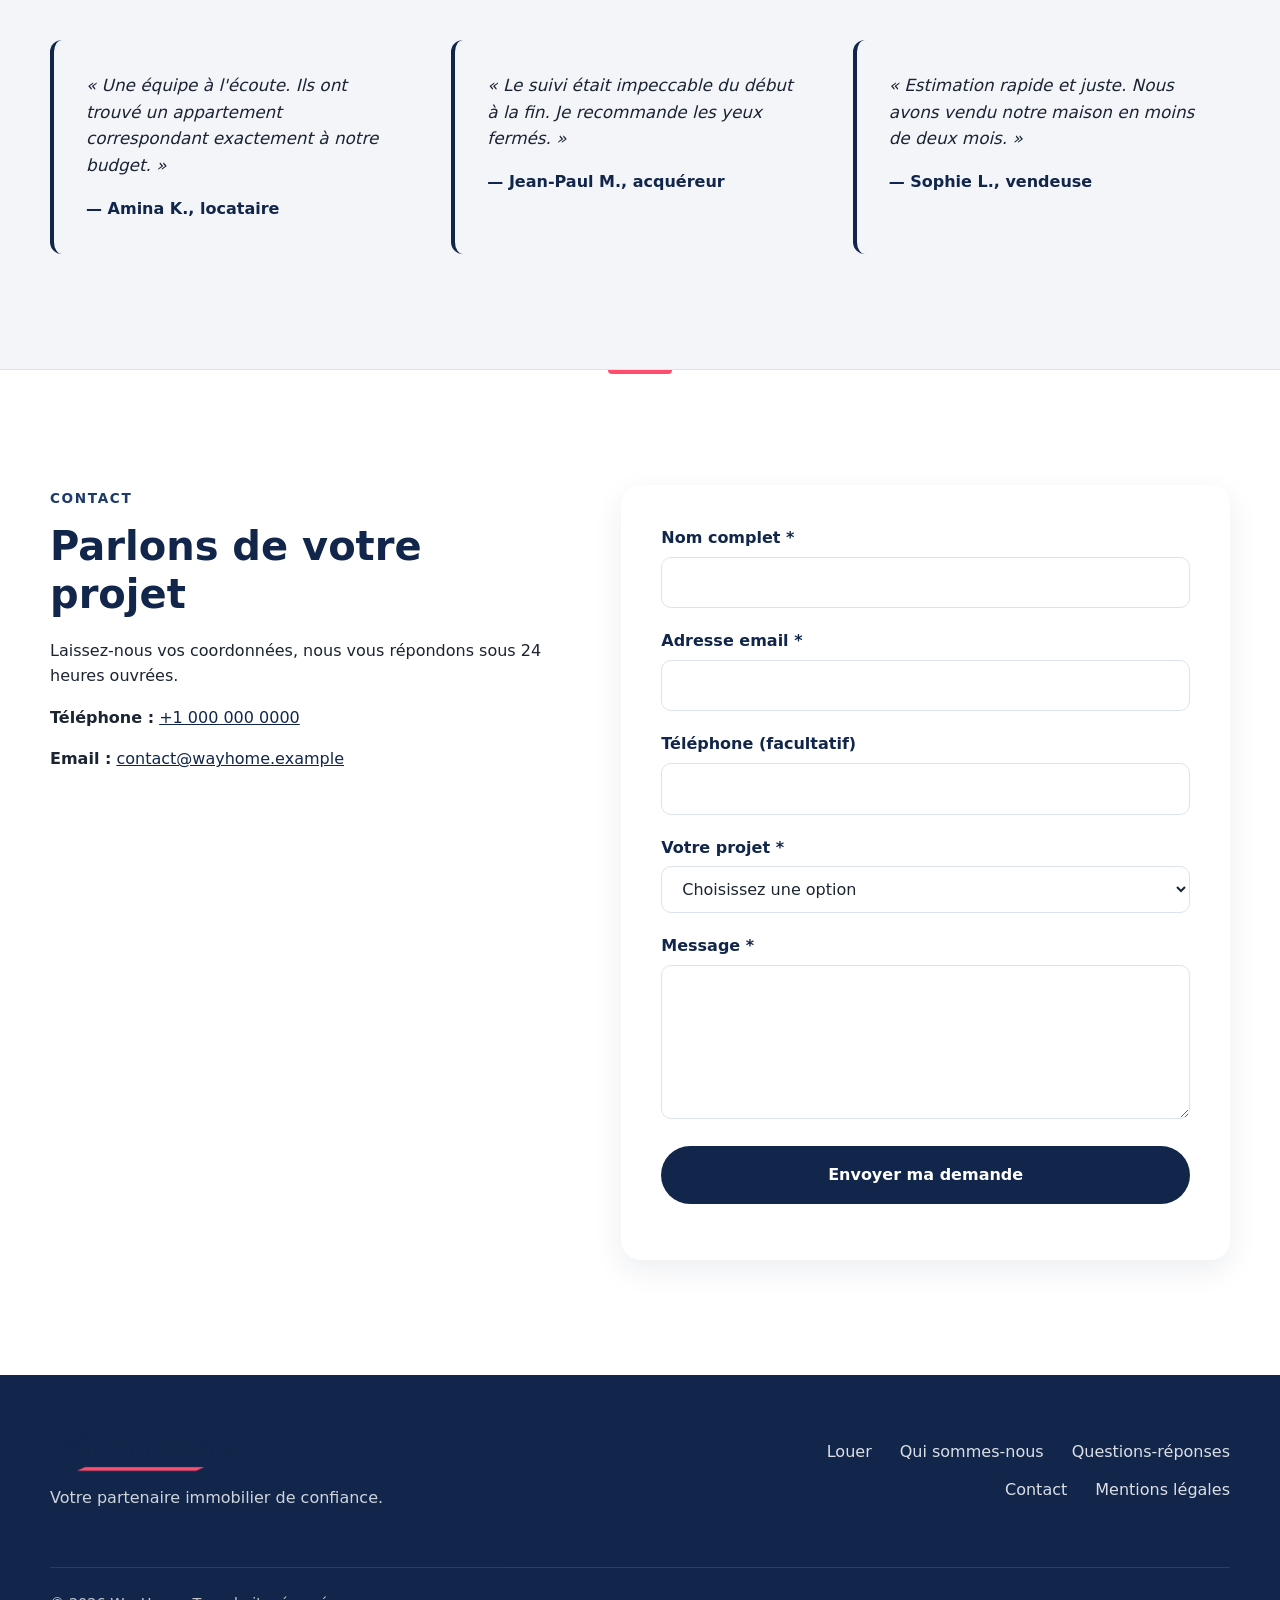
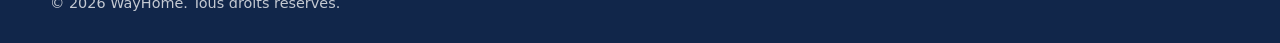
==== commit adac49da: "Ajout des mentions légales" ====
--- a/index.html
+++ b/index.html
@@ -377,7 +377,7 @@
           <li><a href="#a-propos">Qui sommes-nous</a></li>
           <li><a href="#questions">Questions-réponses</a></li>
           <li><a href="#contact">Contact</a></li>
-          <li><a href="#">Mentions légales</a></li>
+          <li><a href="mentions-legales.html">Mentions légales</a></li>
         </ul>
       </nav>
 
